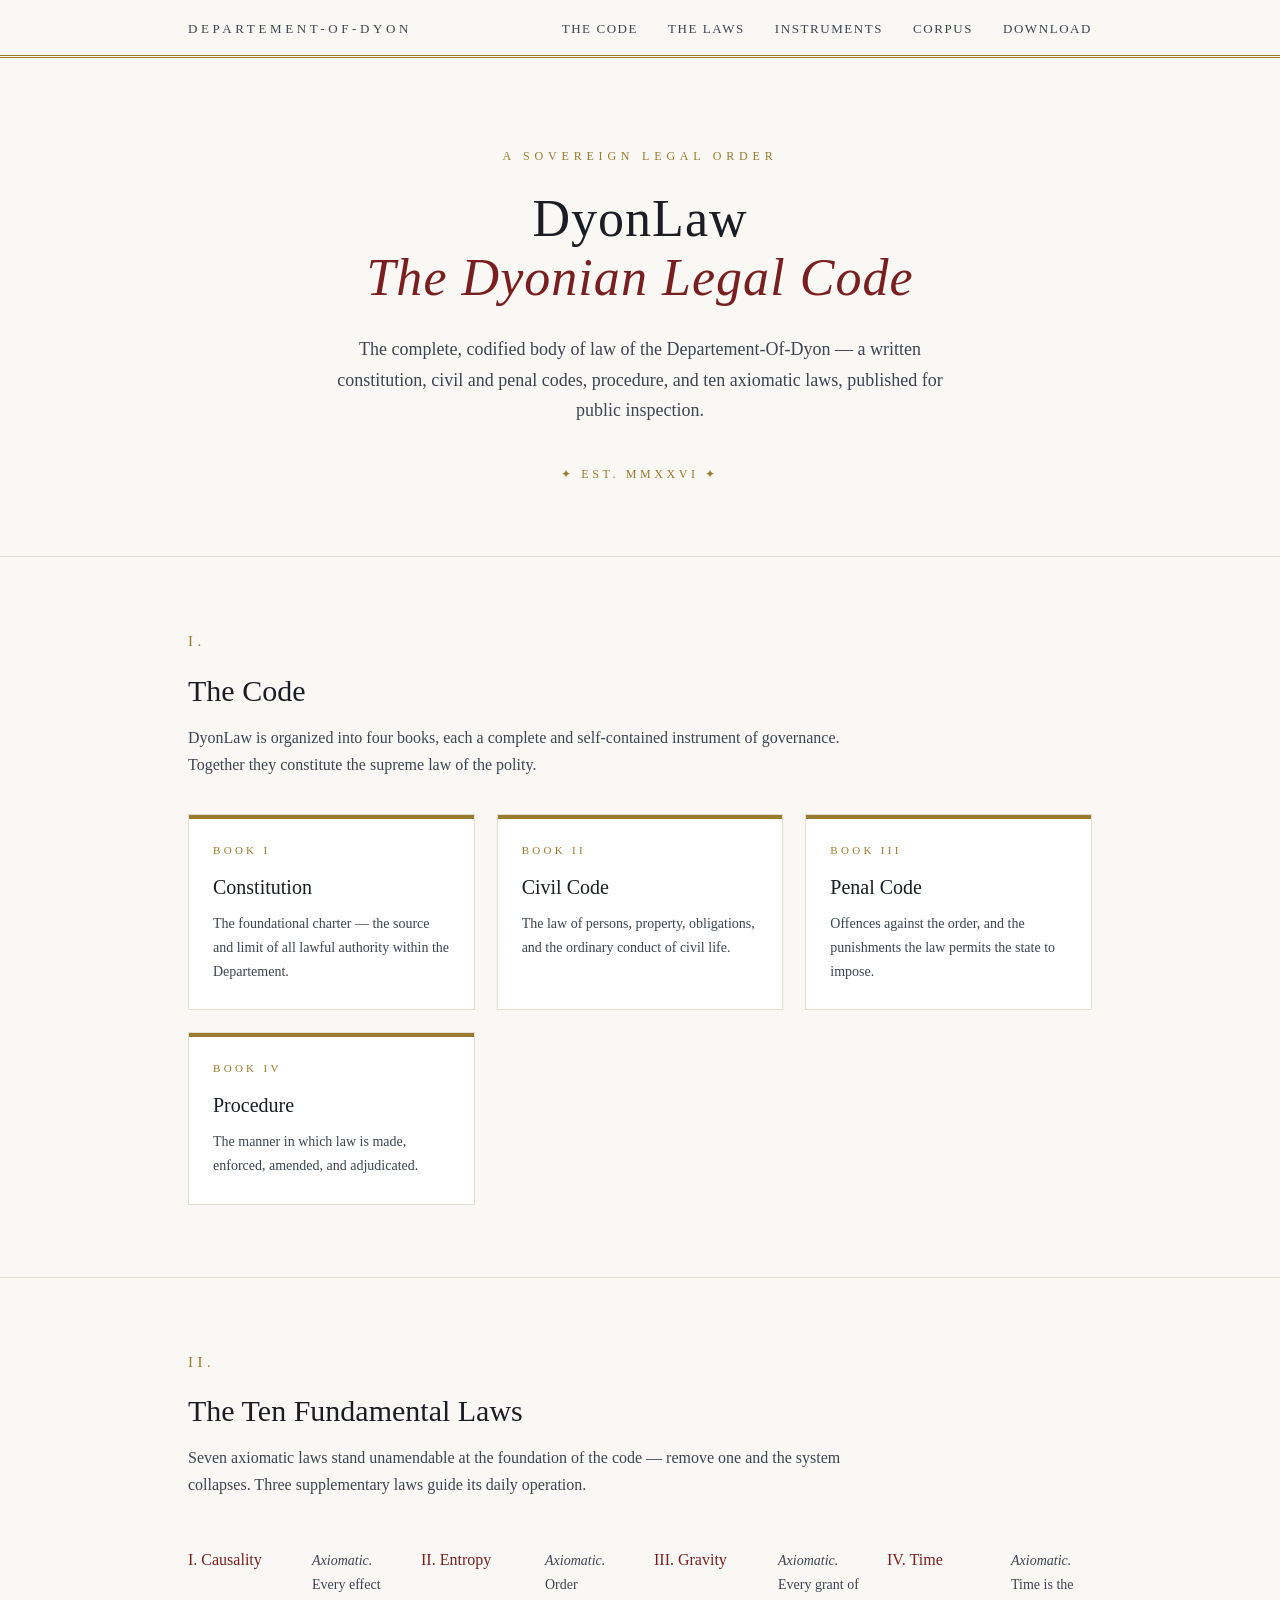
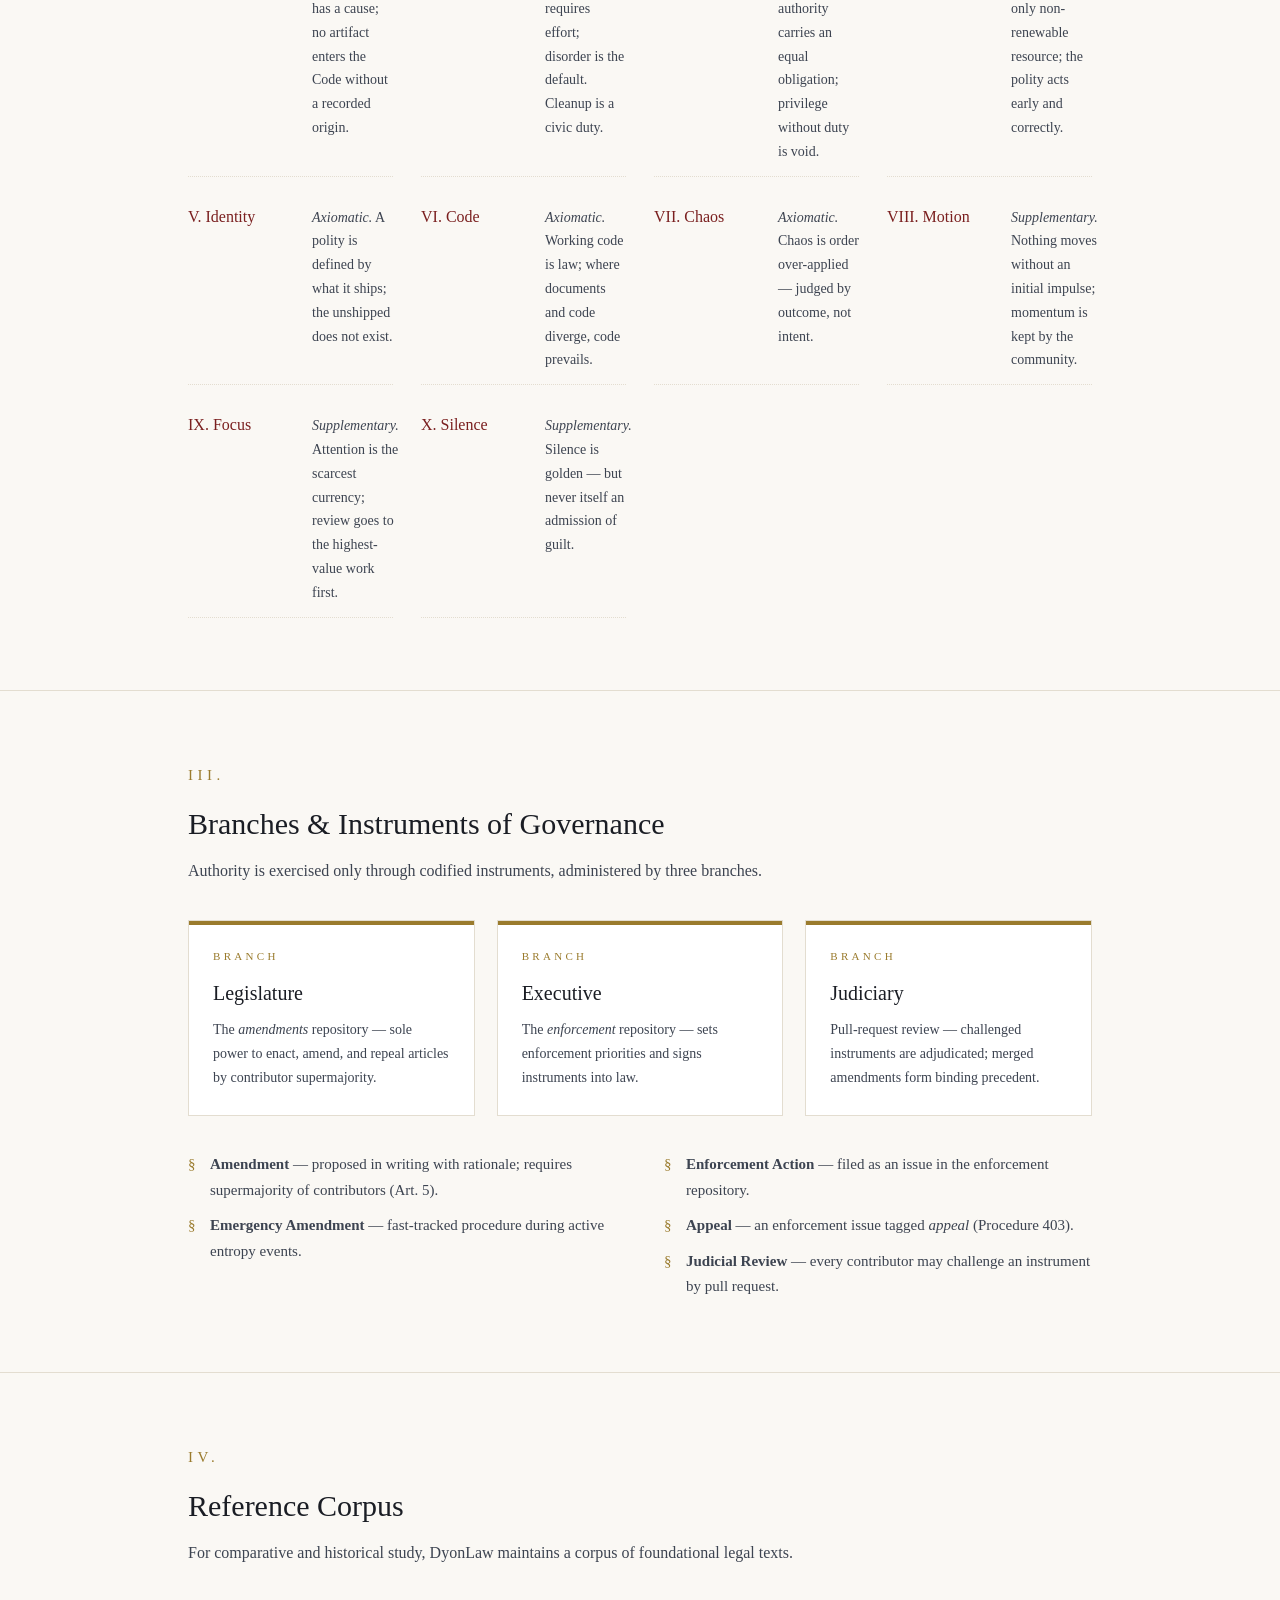
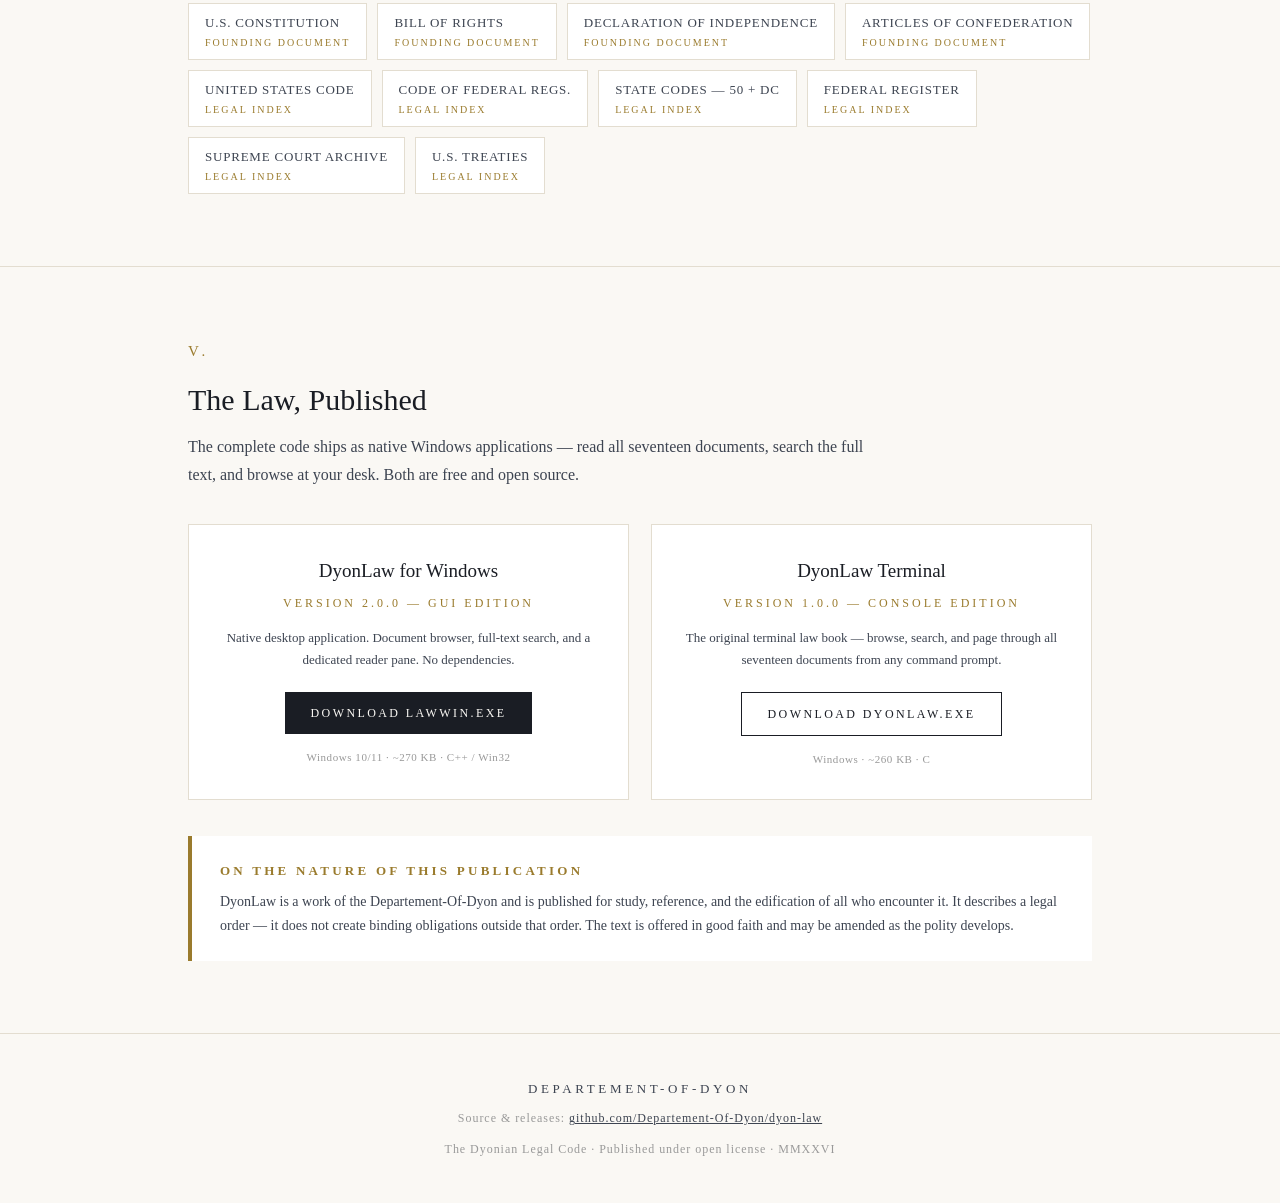
==== docs/index.html @ c0365df3 "Add formal public page (GitHub Pages)" ====
<!DOCTYPE html>
<html lang="en">
<head>
<meta charset="UTF-8">
<meta name="viewport" content="width=device-width, initial-scale=1.0">
<title>DyonLaw — The Dyonian Legal Code</title>
<meta name="description" content="DyonLaw: the complete legal code of the Departement-Of-Dyon — constitution, civil code, penal code, procedure, and the ten axiomatic laws. Read it, search it, run it.">
<style>
  :root{
    --ink:#1a1d24; --paper:#faf8f4; --gold:#9a7b2d; --gold-l:#c9a86a;
    --slate:#3d4451; --line:#e3ddd0; --accent:#7a1f1f;
  }
  *{margin:0;padding:0;box-sizing:border-box}
  html{scroll-behavior:smooth}
  body{background:var(--paper);color:var(--ink);
       font-family:Georgia,'Times New Roman',serif;line-height:1.7}
  .wrap{max-width:960px;margin:0 auto;padding:0 28px}

  /* ---------- masthead ---------- */
  header{border-bottom:3px double var(--gold);padding:14px 0}
  .mast{display:flex;justify-content:space-between;align-items:baseline;flex-wrap:wrap;gap:8px}
  .org{font-size:13px;letter-spacing:.28em;text-transform:uppercase;color:var(--slate)}
  nav a{color:var(--slate);text-decoration:none;font-size:13px;letter-spacing:.12em;
        text-transform:uppercase;margin-left:26px}
  nav a:hover{color:var(--gold)}

  /* ---------- hero ---------- */
  .hero{padding:88px 0 72px;text-align:center;border-bottom:1px solid var(--line)}
  .hero .kicker{font-size:12px;letter-spacing:.4em;text-transform:uppercase;color:var(--gold);margin-bottom:22px}
  .hero h1{font-size:52px;font-weight:400;letter-spacing:.02em;line-height:1.15}
  .hero h1 em{font-style:italic;color:var(--accent)}
  .hero p{max-width:620px;margin:26px auto 0;font-size:18px;color:var(--slate)}
  .hero .seal{margin-top:38px;font-size:12px;letter-spacing:.3em;text-transform:uppercase;color:var(--gold)}

  /* ---------- sections ---------- */
  section{padding:72px 0;border-bottom:1px solid var(--line)}
  h2{font-size:30px;font-weight:400;margin-bottom:8px}
  h2 .num{color:var(--gold);font-size:15px;letter-spacing:.3em;display:block;margin-bottom:10px}
  .lede{color:var(--slate);max-width:700px;margin-bottom:36px}

  /* books grid */
  .books{display:grid;grid-template-columns:repeat(auto-fit,minmax(220px,1fr));gap:22px}
  .book{border:1px solid var(--line);background:#fff;padding:26px 24px;position:relative}
  .book::before{content:"";position:absolute;top:0;left:0;right:0;height:4px;background:var(--gold)}
  .book .rn{font-size:11px;letter-spacing:.3em;color:var(--gold);text-transform:uppercase}
  .book h3{font-size:20px;margin:10px 0 8px;font-weight:400}
  .book p{font-size:14px;color:var(--slate)}

  /* laws list */
  .laws{display:grid;grid-template-columns:repeat(auto-fit,minmax(200px,1fr));gap:14px 28px}
  .law{display:flex;gap:14px;align-items:baseline;padding:12px 0;border-bottom:1px dotted var(--line)}
  .law b{color:var(--accent);font-weight:400;min-width:110px}
  .law span{font-size:14px;color:var(--slate)}

  /* instruments */
  .instr{columns:2;column-gap:48px;font-size:15px;color:var(--slate)}
  .instr li{margin-bottom:10px;list-style:none;padding-left:22px;position:relative;break-inside:avoid}
  .instr li::before{content:"§";position:absolute;left:0;color:var(--gold)}

  /* corpus */
  .corpus{display:flex;flex-wrap:wrap;gap:10px}
  .chip{border:1px solid var(--line);background:#fff;padding:8px 16px;font-size:13px;
        letter-spacing:.06em;color:var(--slate);text-transform:uppercase}
  .chip small{display:block;color:var(--gold);font-size:10px;letter-spacing:.2em}

  /* downloads */
  .dl{display:grid;grid-template-columns:repeat(auto-fit,minmax(260px,1fr));gap:22px}
  .card{border:1px solid var(--line);background:#fff;padding:30px 26px;text-align:center}
  .card h3{font-size:19px;font-weight:400;margin-bottom:6px}
  .card .ver{font-size:12px;color:var(--gold);letter-spacing:.25em;text-transform:uppercase;margin-bottom:14px}
  .card p{font-size:13px;color:var(--slate);margin-bottom:20px;min-height:40px}
  .btn{display:inline-block;background:var(--ink);color:var(--paper);text-decoration:none;
       padding:11px 26px;font-size:12px;letter-spacing:.2em;text-transform:uppercase}
  .btn:hover{background:var(--accent)}
  .btn.ghost{background:transparent;color:var(--ink);border:1px solid var(--ink)}
  .btn.ghost:hover{background:var(--ink);color:var(--paper)}
  .req{font-size:11px;color:#999;margin-top:14px;letter-spacing:.05em}

  /* formal notice */
  .notice{background:#fff;border-left:4px solid var(--gold);padding:24px 28px;margin-top:36px}
  .notice h4{font-size:13px;letter-spacing:.25em;text-transform:uppercase;color:var(--gold);margin-bottom:8px}
  .notice p{font-size:14px;color:var(--slate)}

  footer{padding:44px 0;text-align:center}
  footer .org{margin-bottom:8px}
  footer p{font-size:12px;color:#999;letter-spacing:.08em}
  footer a{color:var(--slate)}

  @media(max-width:640px){
    .hero h1{font-size:36px}.instr{columns:1}
    nav a{margin-left:14px;font-size:11px}
  }
</style>
</head>
<body>

<header>
  <div class="wrap mast">
    <div class="org">Departement-Of-Dyon</div>
    <nav>
      <a href="#code">The Code</a>
      <a href="#laws">The Laws</a>
      <a href="#instruments">Instruments</a>
      <a href="#corpus">Corpus</a>
      <a href="#download">Download</a>
    </nav>
  </div>
</header>

<div class="hero">
  <div class="wrap">
    <div class="kicker">A Sovereign Legal Order</div>
    <h1>DyonLaw<br><em>The Dyonian Legal Code</em></h1>
    <p>The complete, codified body of law of the Departement-Of-Dyon —
       a written constitution, civil and penal codes, procedure, and ten
       axiomatic laws, published for public inspection.</p>
    <div class="seal">✦ Est. MMXXVI ✦</div>
  </div>
</div>

<section id="code">
  <div class="wrap">
    <h2><span class="num">I.</span>The Code</h2>
    <p class="lede">DyonLaw is organized into four books, each a complete and
    self-contained instrument of governance. Together they constitute the
    supreme law of the polity.</p>
    <div class="books">
      <div class="book">
        <div class="rn">Book I</div>
        <h3>Constitution</h3>
        <p>The foundational charter — the source and limit of all lawful authority
        within the Departement.</p>
      </div>
      <div class="book">
        <div class="rn">Book II</div>
        <h3>Civil Code</h3>
        <p>The law of persons, property, obligations, and the ordinary conduct of
        civil life.</p>
      </div>
      <div class="book">
        <div class="rn">Book III</div>
        <h3>Penal Code</h3>
        <p>Offences against the order, and the punishments the law permits the
        state to impose.</p>
      </div>
      <div class="book">
        <div class="rn">Book IV</div>
        <h3>Procedure</h3>
        <p>The manner in which law is made, enforced, amended, and adjudicated.</p>
      </div>
    </div>
  </div>
</section>

<section id="laws">
  <div class="wrap">
    <h2><span class="num">II.</span>The Ten Fundamental Laws</h2>
    <p class="lede">Seven axiomatic laws stand unamendable at the foundation of
    the code — remove one and the system collapses. Three supplementary laws
    guide its daily operation.</p>
    <div class="laws">
      <div class="law"><b>I. Causality</b><span><i>Axiomatic.</i> Every effect has a cause; no artifact enters the Code without a recorded origin.</span></div>
      <div class="law"><b>II. Entropy</b><span><i>Axiomatic.</i> Order requires effort; disorder is the default. Cleanup is a civic duty.</span></div>
      <div class="law"><b>III. Gravity</b><span><i>Axiomatic.</i> Every grant of authority carries an equal obligation; privilege without duty is void.</span></div>
      <div class="law"><b>IV. Time</b><span><i>Axiomatic.</i> Time is the only non-renewable resource; the polity acts early and correctly.</span></div>
      <div class="law"><b>V. Identity</b><span><i>Axiomatic.</i> A polity is defined by what it ships; the unshipped does not exist.</span></div>
      <div class="law"><b>VI. Code</b><span><i>Axiomatic.</i> Working code is law; where documents and code diverge, code prevails.</span></div>
      <div class="law"><b>VII. Chaos</b><span><i>Axiomatic.</i> Chaos is order over-applied — judged by outcome, not intent.</span></div>
      <div class="law"><b>VIII. Motion</b><span><i>Supplementary.</i> Nothing moves without an initial impulse; momentum is kept by the community.</span></div>
      <div class="law"><b>IX. Focus</b><span><i>Supplementary.</i> Attention is the scarcest currency; review goes to the highest-value work first.</span></div>
      <div class="law"><b>X. Silence</b><span><i>Supplementary.</i> Silence is golden — but never itself an admission of guilt.</span></div>
    </div>
  </div>
</section>

<section id="instruments">
  <div class="wrap">
    <h2><span class="num">III.</span>Branches &amp; Instruments of Governance</h2>
    <p class="lede">Authority is exercised only through codified instruments,
    administered by three branches.</p>
    <div class="books" style="margin-bottom:36px">
      <div class="book"><div class="rn">Branch</div><h3>Legislature</h3><p>The <i>amendments</i> repository — sole power to enact, amend, and repeal articles by contributor supermajority.</p></div>
      <div class="book"><div class="rn">Branch</div><h3>Executive</h3><p>The <i>enforcement</i> repository — sets enforcement priorities and signs instruments into law.</p></div>
      <div class="book"><div class="rn">Branch</div><h3>Judiciary</h3><p>Pull-request review — challenged instruments are adjudicated; merged amendments form binding precedent.</p></div>
    </div>
    <ul class="instr">
      <li><b>Amendment</b> — proposed in writing with rationale; requires supermajority of contributors (Art. 5).</li>
      <li><b>Emergency Amendment</b> — fast-tracked procedure during active entropy events.</li>
      <li><b>Enforcement Action</b> — filed as an issue in the enforcement repository.</li>
      <li><b>Appeal</b> — an enforcement issue tagged <i>appeal</i> (Procedure 403).</li>
      <li><b>Judicial Review</b> — every contributor may challenge an instrument by pull request.</li>
    </ul>
  </div>
</section>

<section id="corpus">
  <div class="wrap">
    <h2><span class="num">IV.</span>Reference Corpus</h2>
    <p class="lede">For comparative and historical study, DyonLaw maintains a
    corpus of foundational legal texts.</p>
    <div class="corpus">
      <div class="chip">U.S. Constitution<small>Founding Document</small></div>
      <div class="chip">Bill of Rights<small>Founding Document</small></div>
      <div class="chip">Declaration of Independence<small>Founding Document</small></div>
      <div class="chip">Articles of Confederation<small>Founding Document</small></div>
      <div class="chip">United States Code<small>Legal Index</small></div>
      <div class="chip">Code of Federal Regs.<small>Legal Index</small></div>
      <div class="chip">State Codes — 50 + DC<small>Legal Index</small></div>
      <div class="chip">Federal Register<small>Legal Index</small></div>
      <div class="chip">Supreme Court Archive<small>Legal Index</small></div>
      <div class="chip">U.S. Treaties<small>Legal Index</small></div>
    </div>
  </div>
</section>

<section id="download">
  <div class="wrap">
    <h2><span class="num">V.</span>The Law, Published</h2>
    <p class="lede">The complete code ships as native Windows applications —
    read all seventeen documents, search the full text, and browse at your desk.
    Both are free and open source.</p>
    <div class="dl">
      <div class="card">
        <h3>DyonLaw for Windows</h3>
        <div class="ver">Version 2.0.0 — GUI Edition</div>
        <p>Native desktop application. Document browser, full-text search,
        and a dedicated reader pane. No dependencies.</p>
        <a class="btn" href="https://github.com/Departement-Of-Dyon/dyon-law/releases/download/v2.0.0/lawwin.exe">Download lawwin.exe</a>
        <div class="req">Windows 10/11 · ~270 KB · C++ / Win32</div>
      </div>
      <div class="card">
        <h3>DyonLaw Terminal</h3>
        <div class="ver">Version 1.0.0 — Console Edition</div>
        <p>The original terminal law book — browse, search, and page through
        all seventeen documents from any command prompt.</p>
        <a class="btn ghost" href="https://github.com/Departement-Of-Dyon/dyon-law/releases/download/v1.0.0/dyonlaw.exe">Download dyonlaw.exe</a>
        <div class="req">Windows · ~260 KB · C</div>
      </div>
    </div>
    <div class="notice">
      <h4>On the Nature of This Publication</h4>
      <p>DyonLaw is a work of the Departement-Of-Dyon and is published for
      study, reference, and the edification of all who encounter it. It
      describes a legal order — it does not create binding obligations
      outside that order. The text is offered in good faith and may be
      amended as the polity develops.</p>
    </div>
  </div>
</section>

<footer>
  <div class="wrap">
    <div class="org">Departement-Of-Dyon</div>
    <p>Source &amp; releases:
      <a href="https://github.com/Departement-Of-Dyon/dyon-law">github.com/Departement-Of-Dyon/dyon-law</a>
    </p>
    <p style="margin-top:10px">The Dyonian Legal Code · Published under open license · MMXXVI</p>
  </div>
</footer>

</body>
</html>
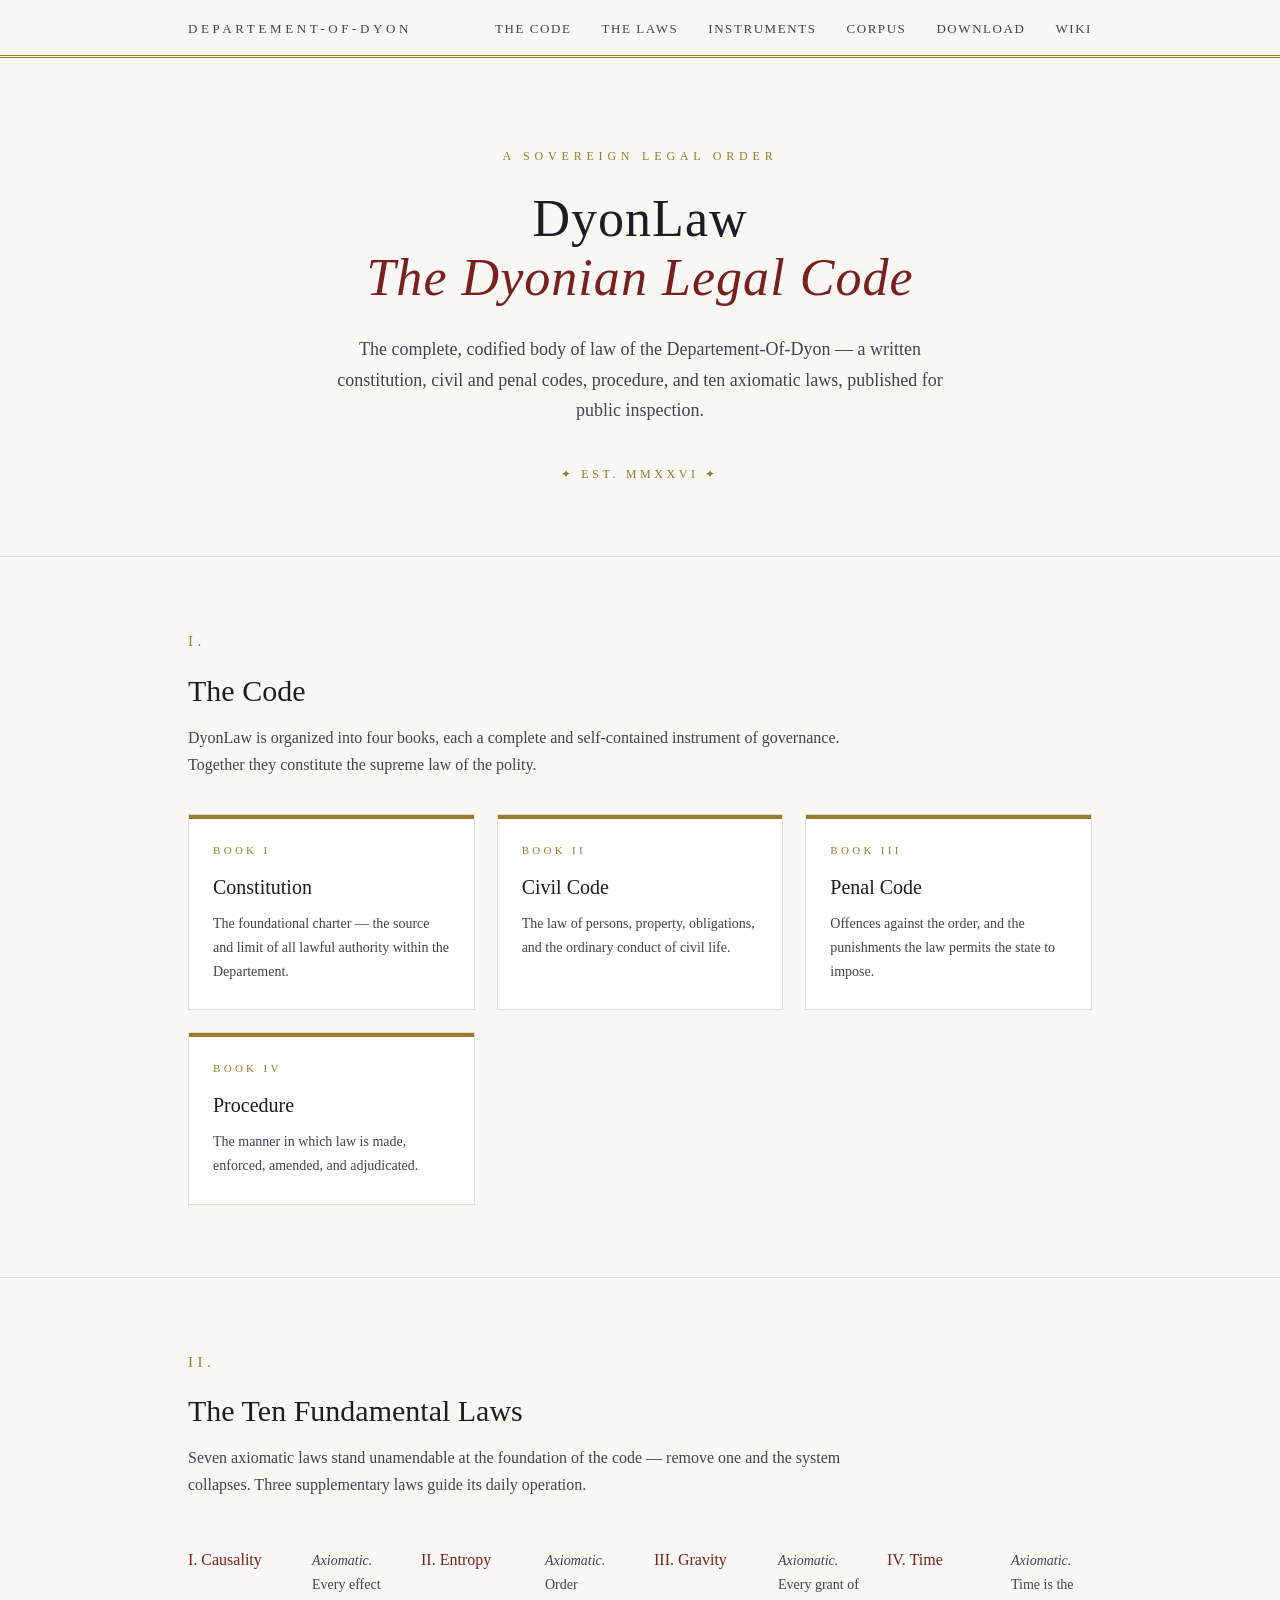
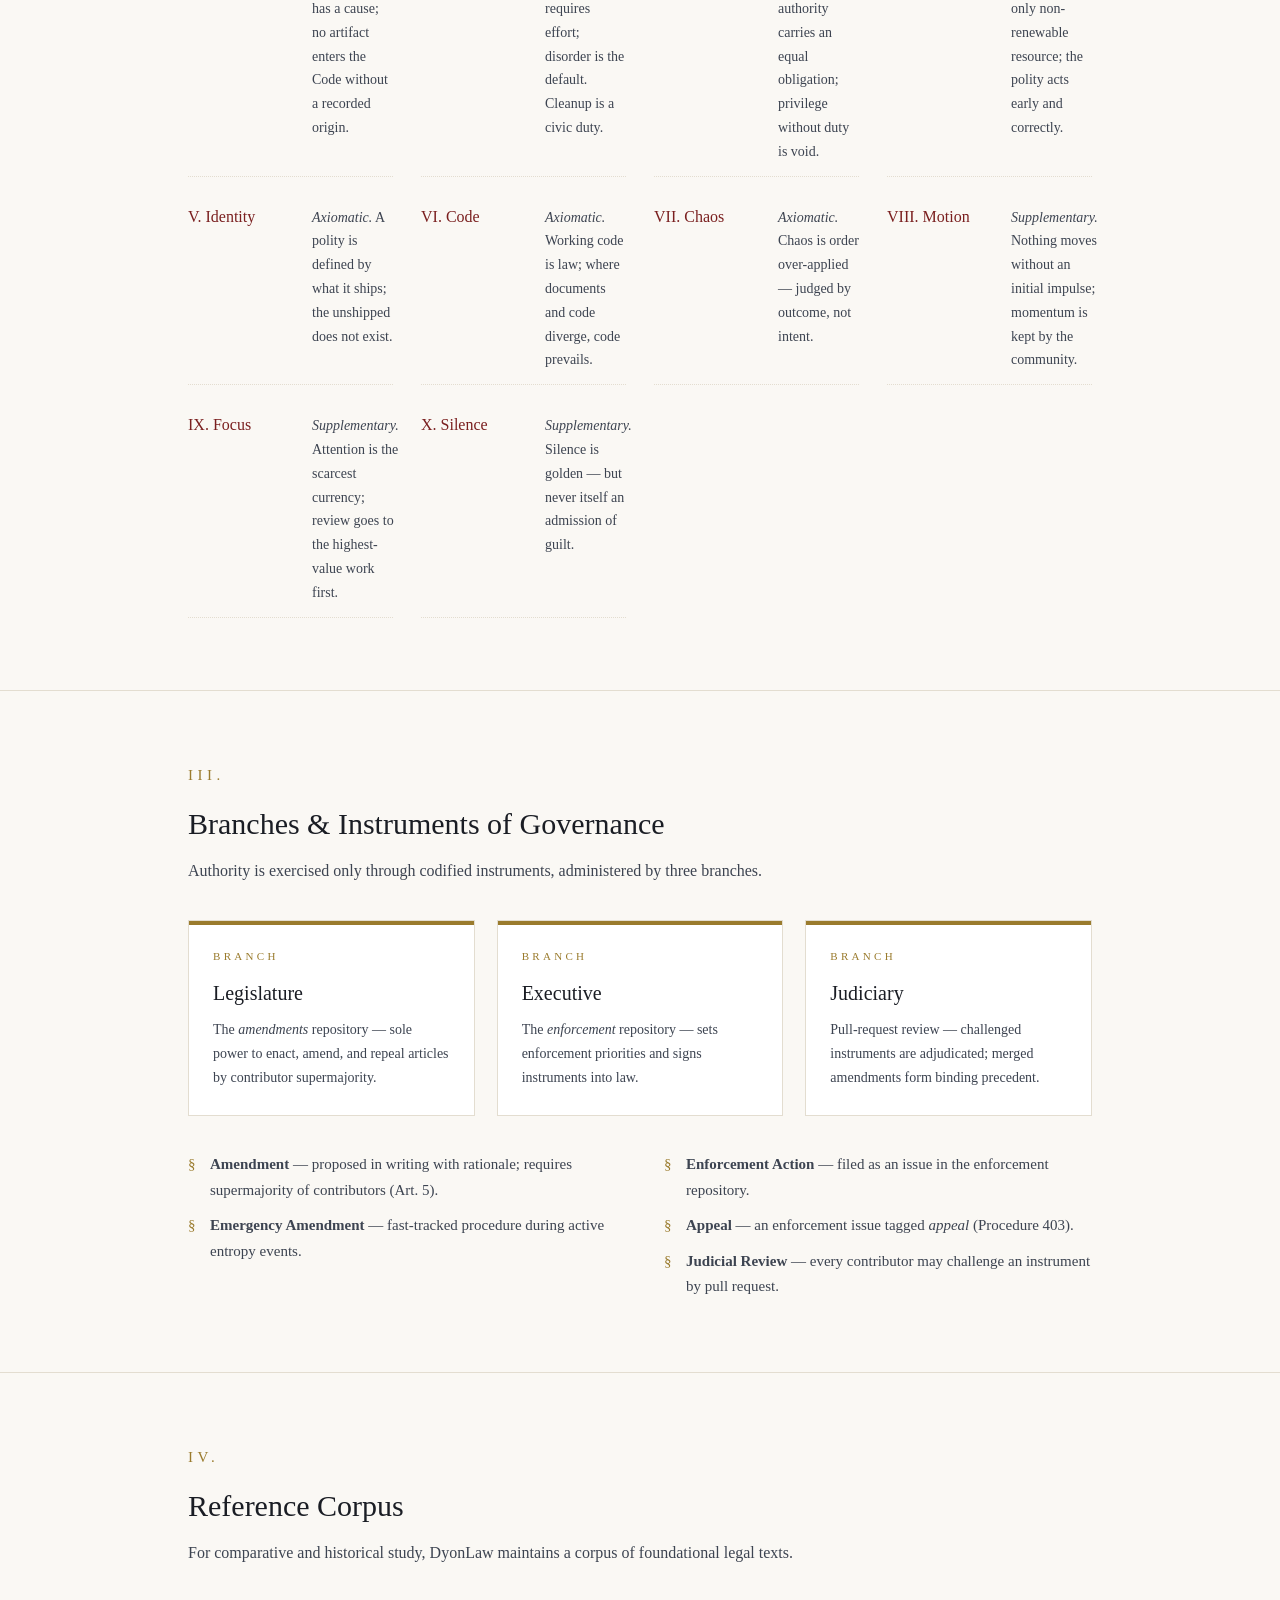
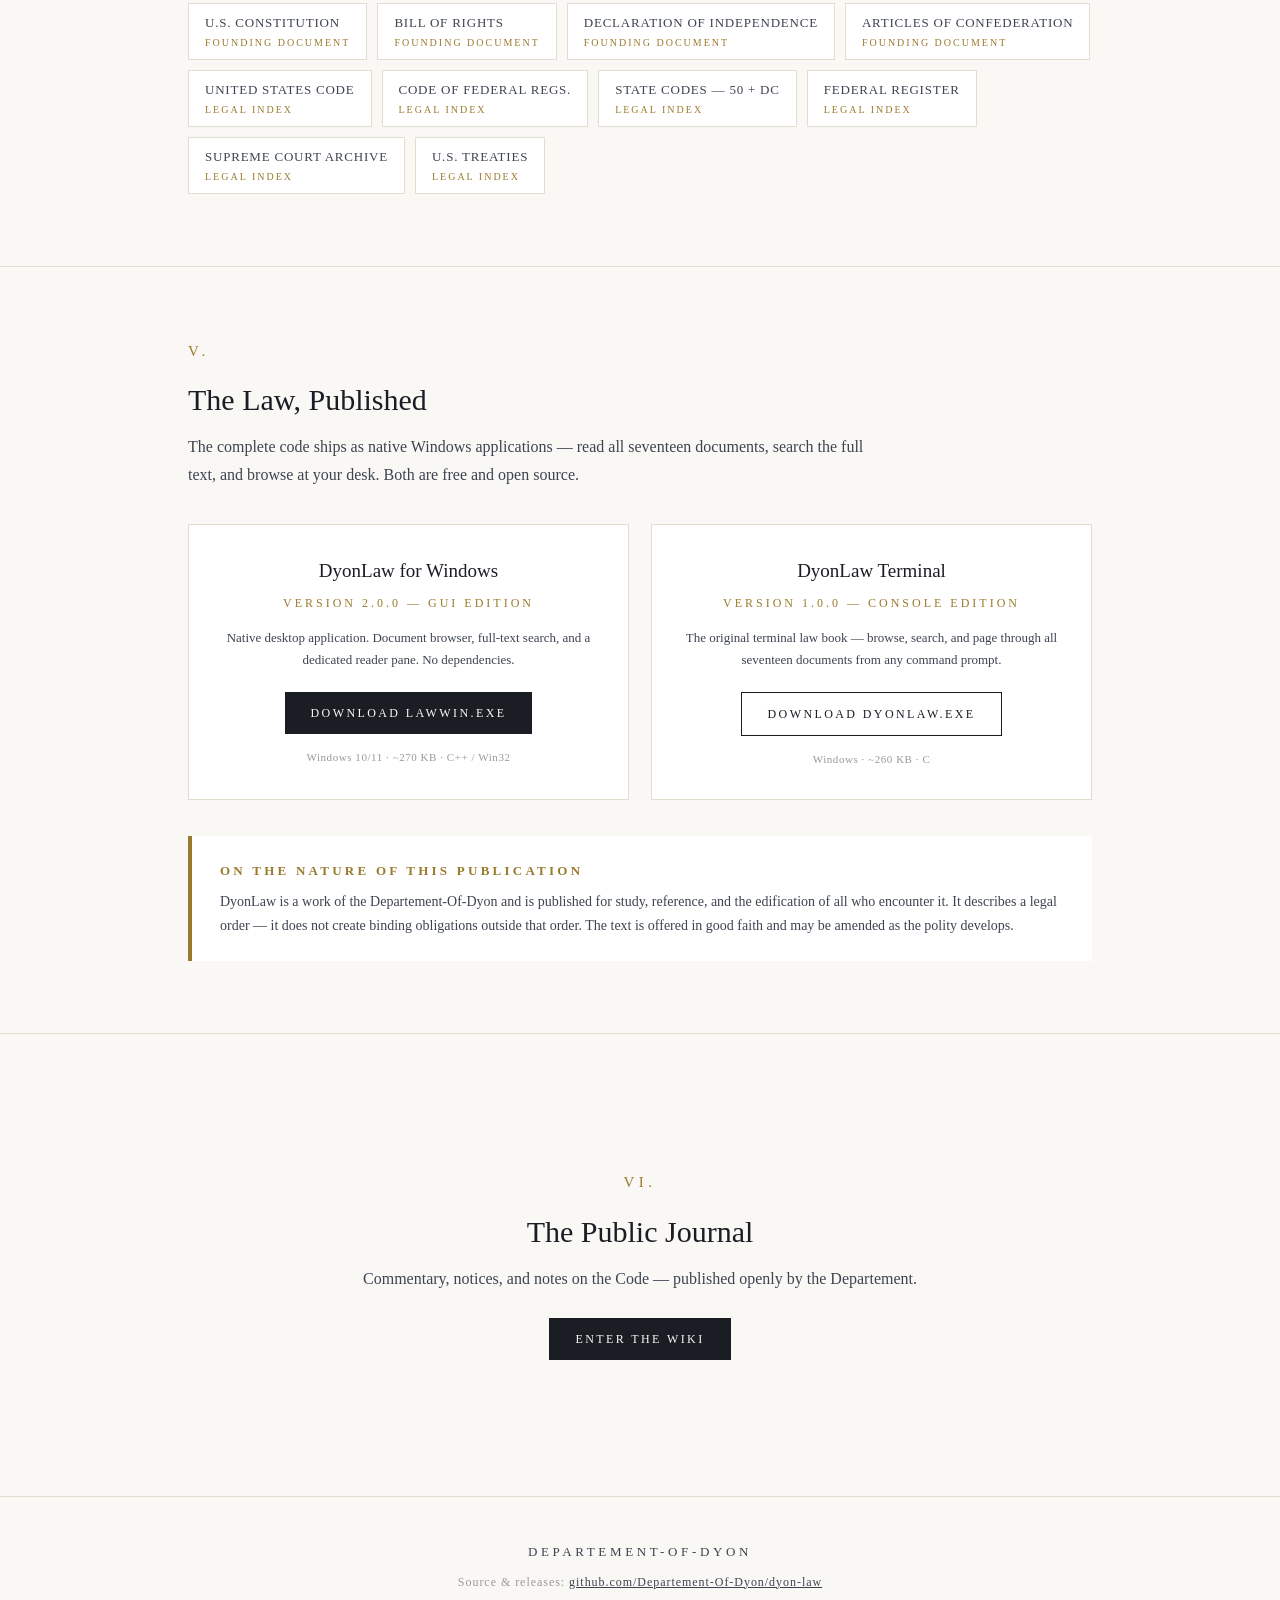
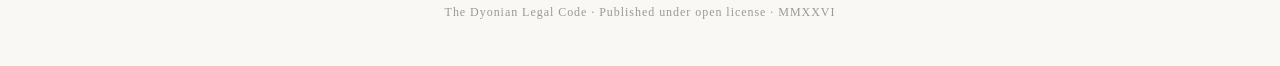
==== commit ea32fa07: "Add wiki: markdown posts, reader, admin publisher via GitHub API" ====
--- a/docs/index.html
+++ b/docs/index.html
@@ -103,6 +103,7 @@
       <a href="#instruments">Instruments</a>
       <a href="#corpus">Corpus</a>
       <a href="#download">Download</a>
+      <a href="wiki/">Wiki</a>
     </nav>
   </div>
 </header>
@@ -248,6 +249,15 @@
   </div>
 </section>
 
+<section>
+  <div class="wrap" style="text-align:center;padding:64px 28px">
+    <h2><span class="num">VI.</span>The Public Journal</h2>
+    <p class="lede" style="margin:0 auto 26px">Commentary, notices, and notes on the
+    Code — published openly by the Departement.</p>
+    <a class="btn" href="wiki/">Enter the Wiki</a>
+  </div>
+</section>
+
 <footer>
   <div class="wrap">
     <div class="org">Departement-Of-Dyon</div>
